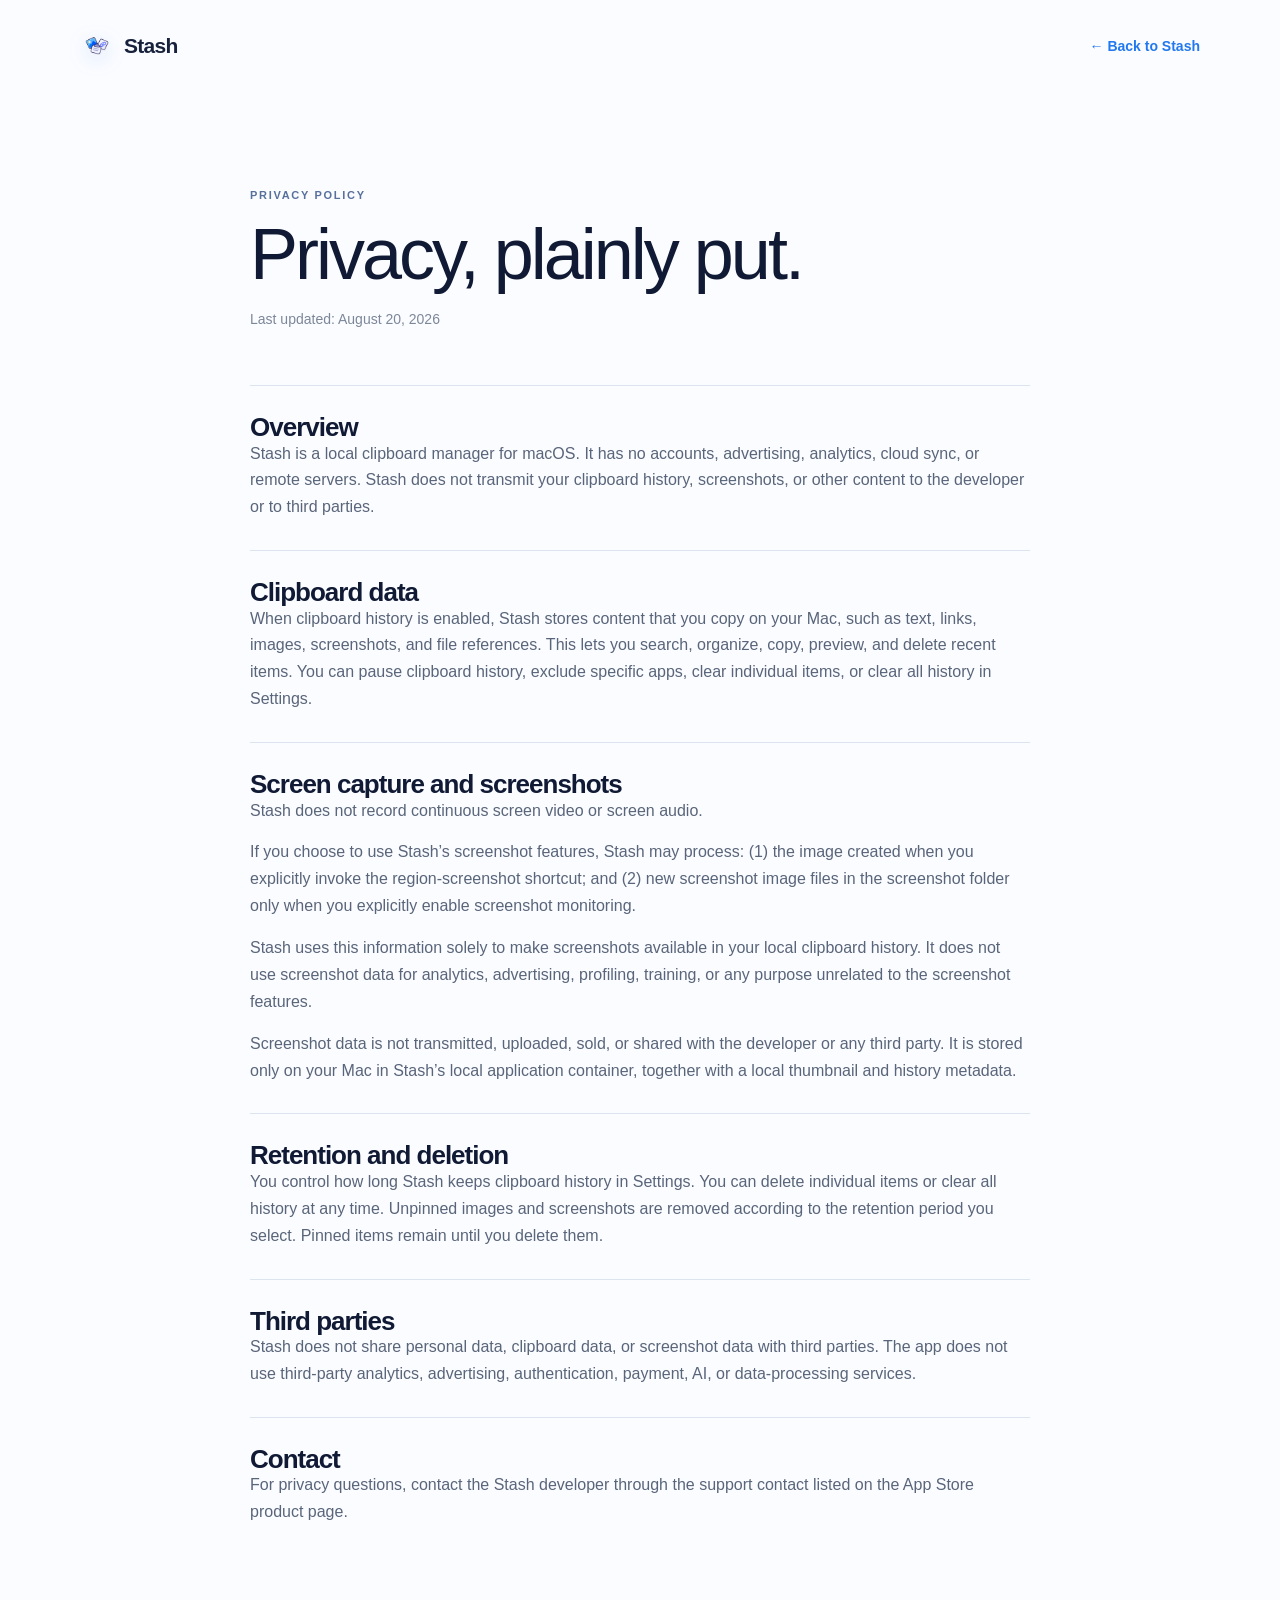
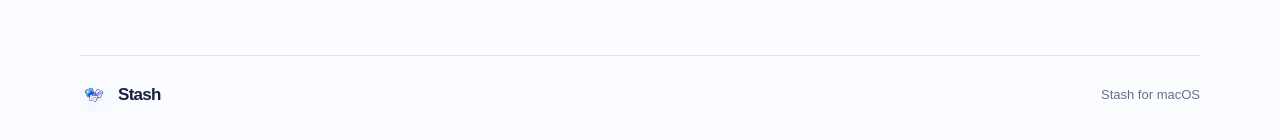
==== privacy/index.html @ 4723acd9 "Publica landing page estatica no GitHub Pages" ====
<!DOCTYPE html><html lang="en"><head><meta charSet="utf-8"/><meta name="viewport" content="width=device-width, initial-scale=1"/><link rel="preload" href="/stash-icon.png" as="image"/><link rel="stylesheet" href="/_next/static/css/index.BGW-is2-.css" data-rsc-css-href="/_next/static/css/index.BGW-is2-.css" data-precedence="vite-rsc/importer-resources"/><link rel="modulepreload" fetchPriority="low" href="/_next/static/chunks/index-Bw-GDjbk.js"/><script src="/_next/static/chunks/rolldown-runtime-C60lm6uB.js" type="module" async=""></script><script src="/_next/static/chunks/framework-BgSIrAUN.js" type="module" async=""></script><link rel="modulepreload" href="/_next/static/chunks/layout-segment-context-5Ky5Viv4.js" crossorigin=""/><title>Privacy Policy — Stash</title><meta name="description" content="How Stash handles clipboard and screenshot data."/><meta property="og:title" content="Stash — Your clipboard, remembered."/><meta property="og:description" content="A quiet, local clipboard history for macOS."/><meta property="og:type" content="website"/><meta property="og:image" content="https://stash-clipboard-macos.ivory-sugar-7739.chatgpt.site/og.png"/><meta name="twitter:card" content="summary_large_image"/><meta name="twitter:title" content="Stash — Your clipboard, remembered."/><meta name="twitter:description" content="A quiet, local clipboard history for macOS."/><meta name="twitter:image" content="https://stash-clipboard-macos.ivory-sugar-7739.chatgpt.site/og.png"/><script>Object.assign(((self[Symbol.for("vinext.navigationRuntime")]??={bootstrap:{routeManifest:null},functions:{}}).bootstrap.rsc??={rsc:[]}),{params:{},nav:{"pathname":"/privacy","searchParams":[]}})</script><link rel="modulepreload" href="/_next/static/chunks/index-Bw-GDjbk.js" />
</head><body><main class="policy-page"><nav class="nav wrap" aria-label="Main navigation"><a class="brand" href="/" aria-label="Stash home"><img class="brand-icon" src="/stash-icon.png" alt=""/><span>Stash</span></a><a class="text-link" href="/">← Back to Stash</a></nav><article class="policy wrap"><p class="eyebrow">Privacy Policy</p><h1>Privacy, plainly put.</h1><p class="policy-updated">Last updated: August 20, 2026</p><section><h2>Overview</h2><p>Stash is a local clipboard manager for macOS. It has no accounts, advertising, analytics, cloud sync, or remote servers. Stash does not transmit your clipboard history, screenshots, or other content to the developer or to third parties.</p></section><section><h2>Clipboard data</h2><p>When clipboard history is enabled, Stash stores content that you copy on your Mac, such as text, links, images, screenshots, and file references. This lets you search, organize, copy, preview, and delete recent items. You can pause clipboard history, exclude specific apps, clear individual items, or clear all history in Settings.</p></section><section><h2>Screen capture and screenshots</h2><p>Stash does not record continuous screen video or screen audio.</p><p>If you choose to use Stash’s screenshot features, Stash may process: (1) the image created when you explicitly invoke the region-screenshot shortcut; and (2) new screenshot image files in the screenshot folder only when you explicitly enable screenshot monitoring.</p><p>Stash uses this information solely to make screenshots available in your local clipboard history. It does not use screenshot data for analytics, advertising, profiling, training, or any purpose unrelated to the screenshot features.</p><p>Screenshot data is not transmitted, uploaded, sold, or shared with the developer or any third party. It is stored only on your Mac in Stash’s local application container, together with a local thumbnail and history metadata.</p></section><section><h2>Retention and deletion</h2><p>You control how long Stash keeps clipboard history in Settings. You can delete individual items or clear all history at any time. Unpinned images and screenshots are removed according to the retention period you select. Pinned items remain until you delete them.</p></section><section><h2>Third parties</h2><p>Stash does not share personal data, clipboard data, or screenshot data with third parties. The app does not use third-party analytics, advertising, authentication, payment, AI, or data-processing services.</p></section><section><h2>Contact</h2><p>For privacy questions, contact the Stash developer through the support contact listed on the App Store product page.</p></section></article><footer class="footer wrap"><a class="brand" href="/"><img class="brand-icon" src="/stash-icon.png" alt=""/><span>Stash</span></a><a href="/">Stash for macOS</a></footer></main><script type="module" src="/_next/static/chunks/index-Bw-GDjbk.js" id="_R_" async=""></script><script>((self[Symbol.for("vinext.navigationRuntime")]??={bootstrap:{routeManifest:null},functions:{}}).bootstrap.rsc??={rsc:[]}).rsc.push("2:I[\"8c0f216c4604\",[],\"Children\",1]\n")</script><script>((self[Symbol.for("vinext.navigationRuntime")]??={bootstrap:{routeManifest:null},functions:{}}).bootstrap.rsc??={rsc:[]}).rsc.push("3:I[\"593f344dc510\",[],\"GlobalErrorBoundary\",1]\n")</script><script>((self[Symbol.for("vinext.navigationRuntime")]??={bootstrap:{routeManifest:null},functions:{}}).bootstrap.rsc??={rsc:[]}).rsc.push("4:I[\"0b874ad30386\",[],\"default\",1]\n")</script><script>((self[Symbol.for("vinext.navigationRuntime")]??={bootstrap:{routeManifest:null},functions:{}}).bootstrap.rsc??={rsc:[]}).rsc.push("5:I[\"593f344dc510\",[],\"ErrorBoundary\",1]\n")</script><script>((self[Symbol.for("vinext.navigationRuntime")]??={bootstrap:{routeManifest:null},functions:{}}).bootstrap.rsc??={rsc:[]}).rsc.push("6:I[\"15c18cfaeeff\",[],\"LayoutSegmentProvider\",1]\n")</script><script>((self[Symbol.for("vinext.navigationRuntime")]??={bootstrap:{routeManifest:null},functions:{}}).bootstrap.rsc??={rsc:[]}).rsc.push("7:I[\"8c0f216c4604\",[],\"Slot\",1]\n")</script><script>((self[Symbol.for("vinext.navigationRuntime")]??={bootstrap:{routeManifest:null},functions:{}}).bootstrap.rsc??={rsc:[]}).rsc.push("8:I[\"9276801271d6\",[],\"AppRouterScrollTarget\",1]\n")</script><script>((self[Symbol.for("vinext.navigationRuntime")]??={bootstrap:{routeManifest:null},functions:{}}).bootstrap.rsc??={rsc:[]}).rsc.push("9:I[\"593f344dc510\",[],\"RedirectBoundary\",1]\n")</script><script>((self[Symbol.for("vinext.navigationRuntime")]??={bootstrap:{routeManifest:null},functions:{}}).bootstrap.rsc??={rsc:[]}).rsc.push(":HL[\"/_next/static/css/index.BGW-is2-.css\",\"style\"     ]\n")</script><script>((self[Symbol.for("vinext.navigationRuntime")]??={bootstrap:{routeManifest:null},functions:{}}).bootstrap.rsc??={rsc:[]}).rsc.push("0:{\"__route\":\"route:/privacy\",\"__interceptionContext\":null,\"__layoutIds\":[\"layout:/\"],\"__rootLayout\":\"/\",\"__sourcePage\":\"/privacy/page\",\"page:/privacy\":\"$L1\",\"layout:/\":[[[[\"$\",\"link\",\"css:/_next/static/css/index.BGW-is2-.css\",{\"rel\":\"stylesheet\",\"precedence\":\"vite-rsc/importer-resources\",\"href\":\"/_next/static/css/index.BGW-is2-.css\",\"data-rsc-css-href\":\"/_next/static/css/index.BGW-is2-.css\"}],\"$undefined\"],[\"$\",\"html\",null,{\"lang\":\"en\",\"children\":[\"$\",\"body\",null,{\"children\":[\"$\",\"$L2\",null,{}]}]}]],null],\"route:/privacy\":[[[\"$\",\"meta\",null,{\"charSet\":\"utf-8\"}],[[\"$\",\"title\",\"0\",{\"children\":\"Privacy Policy — Stash\"}],[\"$\",\"meta\",\"1\",{\"name\":\"description\",\"content\":\"How Stash handles clipboard and screenshot data.\"}],[\"$\",\"meta\",\"2\",{\"property\":\"og:title\",\"content\":\"Stash — Your clipboard, remembered.\"}],[\"$\",\"meta\",\"3\",{\"property\":\"og:description\",\"content\":\"A quiet, local clipboard history for macOS.\"}],[\"$\",\"meta\",\"4\",{\"property\":\"og:type\",\"content\":\"website\"}],[\"$\",\"meta\",\"5\",{\"property\":\"og:image\",\"content\":\"https://stash-clipboard-macos.ivory-sugar-7739.chatgpt.site/og.png\"}],[\"$\",\"meta\",\"6\",{\"name\":\"twitter:card\",\"content\":\"summary_large_image\"}],[\"$\",\"meta\",\"7\",{\"name\":\"twitter:title\",\"content\":\"Stash — Your clipboard, remembered.\"}],[\"$\",\"meta\",\"8\",{\"name\":\"twitter:description\",\"content\":\"A quiet, local clipboard history for macOS.\"}],[\"$\",\"meta\",\"9\",{\"name\":\"twitter:image\",\"content\":\"https://stash-clipboard-macos.ivory-sugar-7739.chatgpt.site/og.png\"}]],[[\"$\",\"meta\",\"0\",{\"name\":\"viewport\",\"content\":\"width=device-width, initial-scale=1\"}]]],[\"$\",\"$L3\",null,{\"fallback\":\"$4\",\"children\":[\"$\",\"$L5\",null,{\"fallback\":\"$4\",\"children\":[\"$\",\"$L6\",null,{\"providerId\":\"layout:/\",\"segmentMap\":{\"children\":[\"privacy\"]},\"children\":[\"$\",\"$L7\",null,{\"id\":\"layout:/\",\"parallelSlots\":\"$undefined\",\"children\":[\"$\",\"$L8\",null,{\"children\":[\"$\",\"$L9\",null,{\"children\":[[\"$\",\"$L6\",null,{\"providerId\":\"page:/privacy\",\"segmentMap\":{\"children\":[\"__PAGE__\"]},\"children\":[\"$\",\"$L7\",null,{\"id\":\"page:/privacy\"}]}],null]}]}]}]}]}]}],null,null],\"__layoutFlags\":{\"layout:/\":\"s\"},\"__artifactCompatibility\":{\"schemaVersion\":1,\"graphVersion\":\"app-route-graph:cafd66b895952518\",\"deploymentVersion\":\"887eb1db-2592-4e6c-a9b5-d853a7f8a466\",\"appElementsSchemaVersion\":1,\"rscPayloadSchemaVersion\":1,\"rootBoundaryId\":\"/\",\"renderEpoch\":null},\"__renderObservation\":{\"schemaVersion\":1,\"output\":{\"kind\":\"app-rsc\",\"mountedSlotsFingerprint\":null,\"renderEpoch\":null,\"rootBoundaryId\":\"/\",\"routeId\":\"route:/privacy\"},\"completeness\":\"partial\",\"boundaryOutcome\":{\"kind\":\"unknown\"},\"requestApis\":[{\"kind\":\"connection\",\"status\":\"unknown\"},{\"kind\":\"cookies\",\"status\":\"unknown\"},{\"kind\":\"draftMode\",\"status\":\"unknown\"},{\"kind\":\"headers\",\"status\":\"unknown\"},{\"kind\":\"params\",\"status\":\"unknown\"},{\"kind\":\"searchParams\",\"status\":\"unknown\"}],\"dynamicFetches\":[],\"cacheTags\":[\"/privacy\",\"_N_T_/layout\",\"_N_T_/privacy\",\"_N_T_/privacy/layout\",\"_N_T_/privacy/page\"],\"pathTags\":[\"/privacy\"],\"cacheability\":\"unknown\",\"downgrade\":{\"target\":\"freshRender\",\"reasons\":[{\"code\":\"CP_DOWNGRADE_CACHEABILITY_UNKNOWN\",\"target\":\"freshRender\"},{\"code\":\"CP_DOWNGRADE_INCOMPLETE_OBSERVATION\",\"completeness\":\"partial\",\"target\":\"freshRender\"},{\"code\":\"CP_DOWNGRADE_UNKNOWN_REQUEST_API\",\"requestApi\":\"connection\",\"target\":\"freshRender\"},{\"code\":\"CP_DOWNGRADE_UNKNOWN_REQUEST_API\",\"requestApi\":\"cookies\",\"target\":\"freshRender\"},{\"code\":\"CP_DOWNGRADE_UNKNOWN_REQUEST_API\",\"requestApi\":\"draftMode\",\"target\":\"freshRender\"},{\"code\":\"CP_DOWNGRADE_UNKNOWN_REQUEST_API\",\"requestApi\":\"headers\",\"target\":\"freshRender\"},{\"code\":\"CP_DOWNGRADE_UNKNOWN_REQUEST_API\",\"requestApi\":\"params\",\"target\":\"freshRender\"},{\"code\":\"CP_DOWNGRADE_UNKNOWN_REQUEST_API\",\"requestApi\":\"searchParams\",\"target\":\"freshRender\"}],\"fallback\":{\"kind\":\"breakerFallback\",\"code\":\"CP_PRIVATE_DYNAMIC_DOWNGRADE\",\"mode\":\"renderFresh\",\"scope\":\"affectedOutput\",\"fields\":{\"reasonCodes\":[\"CP_DOWNGRADE_CACHEABILITY_UNKNOWN\",\"CP_DOWNGRADE_INCOMPLETE_OBSERVATION\",\"CP_DOWNGRADE_UNKNOWN_REQUEST_API\",\"CP_DOWNGRADE_UNKNOWN_REQUEST_API\",\"CP_DOWNGRADE_UNKNOWN_REQUEST_API\",\"CP_DOWNGRADE_UNKNOWN_REQUEST_API\",\"CP_DOWNGRADE_UNKNOWN_REQUEST_API\",\"CP_DOWNGRADE_UNKNOWN_REQUEST_API\"],\"target\":\"freshRender\"}},\"isPublicCacheCandidate\":false}}}\n")</script><script>((self[Symbol.for("vinext.navigationRuntime")]??={bootstrap:{routeManifest:null},functions:{}}).bootstrap.rsc??={rsc:[]}).rsc.push(":HL[\"/stash-icon.png\",\"image\"]\n")</script><script>((self[Symbol.for("vinext.navigationRuntime")]??={bootstrap:{routeManifest:null},functions:{}}).bootstrap.rsc??={rsc:[]}).rsc.push("1:[\"$\",\"main\",null,{\"className\":\"policy-page\",\"children\":[[\"$\",\"nav\",null,{\"className\":\"nav wrap\",\"aria-label\":\"Main navigation\",\"children\":[[\"$\",\"a\",null,{\"className\":\"brand\",\"href\":\"/\",\"aria-label\":\"Stash home\",\"children\":[[\"$\",\"img\",null,{\"className\":\"brand-icon\",\"src\":\"/stash-icon.png\",\"alt\":\"\"}],[\"$\",\"span\",null,{\"children\":\"Stash\"}]]}],[\"$\",\"a\",null,{\"className\":\"text-link\",\"href\":\"/\",\"children\":\"← Back to Stash\"}]]}],[\"$\",\"article\",null,{\"className\":\"policy wrap\",\"children\":[[\"$\",\"p\",null,{\"className\":\"eyebrow\",\"children\":\"Privacy Policy\"}],[\"$\",\"h1\",null,{\"children\":\"Privacy, plainly put.\"}],[\"$\",\"p\",null,{\"className\":\"policy-updated\",\"children\":\"Last updated: August 20, 2026\"}],[\"$\",\"section\",null,{\"children\":[[\"$\",\"h2\",null,{\"children\":\"Overview\"}],[\"$\",\"p\",null,{\"children\":\"Stash is a local clipboard manager for macOS. It has no accounts, advertising, analytics, cloud sync, or remote servers. Stash does not transmit your clipboard history, screenshots, or other content to the developer or to third parties.\"}]]}],[\"$\",\"section\",null,{\"children\":[[\"$\",\"h2\",null,{\"children\":\"Clipboard data\"}],[\"$\",\"p\",null,{\"children\":\"When clipboard history is enabled, Stash stores content that you copy on your Mac, such as text, links, images, screenshots, and file references. This lets you search, organize, copy, preview, and delete recent items. You can pause clipboard history, exclude specific apps, clear individual items, or clear all history in Settings.\"}]]}],[\"$\",\"section\",null,{\"children\":[[\"$\",\"h2\",null,{\"children\":\"Screen capture and screenshots\"}],[\"$\",\"p\",null,{\"children\":\"Stash does not record continuous screen video or screen audio.\"}],[\"$\",\"p\",null,{\"children\":\"If you choose to use Stash’s screenshot features, Stash may process: (1) the image created when you explicitly invoke the region-screenshot shortcut; and (2) new screenshot image files in the screenshot folder only when you explicitly enable screenshot monitoring.\"}],[\"$\",\"p\",null,{\"children\":\"Stash uses this information solely to make screenshots available in your local clipboard history. It does not use screenshot data for analytics, advertising, profiling, training, or any purpose unrelated to the screenshot features.\"}],[\"$\",\"p\",null,{\"children\":\"Screenshot data is not transmitted, uploaded, sold, or shared with the developer or any third party. It is stored only on your Mac in Stash’s local application container, together with a local thumbnail and history metadata.\"}]]}],[\"$\",\"section\",null,{\"children\":[[\"$\",\"h2\",null,{\"children\":\"Retention and deletion\"}],[\"$\",\"p\",null,{\"children\":\"You control how long Stash keeps clipboard history in Settings. You can delete individual items or clear all history at any time. Unpinned images and screenshots are removed according to the retention period you select. Pinned items remain until you delete them.\"}]]}],[\"$\",\"section\",null,{\"children\":[[\"$\",\"h2\",null,{\"children\":\"Third parties\"}],[\"$\",\"p\",null,{\"children\":\"Stash does not share personal data, clipboard data, or screenshot data with third parties. The app does not use third-party analytics, advertising, authentication, payment, AI, or data-processing services.\"}]]}],[\"$\",\"section\",null,{\"children\":[[\"$\",\"h2\",null,{\"children\":\"Contact\"}],[\"$\",\"p\",null,{\"children\":\"For privacy questions, contact the Stash developer through the support contact listed on the App Store product page.\"}]]}]]}],[\"$\",\"footer\",null,{\"className\":\"footer wrap\",\"children\":[[\"$\",\"a\",null,{\"className\":\"brand\",\"href\":\"/\",\"children\":[[\"$\",\"img\",null,{\"className\":\"brand-icon\",\"src\":\"/stash-icon.png\",\"alt\":\"\"}],[\"$\",\"span\",null,{\"children\":\"Stash\"}]]}],[\"$\",\"a\",null,{\"href\":\"/\",\"children\":\"Stash for macOS\"}]]}]]}]\n")</script><script>Object.assign(((self[Symbol.for("vinext.navigationRuntime")]??={bootstrap:{routeManifest:null},functions:{}}).bootstrap.rsc??={rsc:[]}),{"initialCacheKind":"static"});((self[Symbol.for("vinext.navigationRuntime")]??={bootstrap:{routeManifest:null},functions:{}}).bootstrap.rsc??={rsc:[]}).done=true</script></body></html>
---- _next/static/css/index.BGW-is2-.css ----
/*! tailwindcss v4.2.1 | MIT License | https://tailwindcss.com */
@layer properties{@supports (((-webkit-hyphens:none)) and (not (margin-trim:inline))) or ((-moz-orient:inline) and (not (color:rgb(from red r g b)))){*,:before,:after{--tw-blur:initial;--tw-brightness:initial;--tw-contrast:initial;--tw-grayscale:initial;--tw-hue-rotate:initial;--tw-invert:initial;--tw-opacity:initial;--tw-saturate:initial;--tw-sepia:initial;--tw-drop-shadow:initial;--tw-drop-shadow-color:initial;--tw-drop-shadow-alpha:100%;--tw-drop-shadow-size:initial}::backdrop{--tw-blur:initial;--tw-brightness:initial;--tw-contrast:initial;--tw-grayscale:initial;--tw-hue-rotate:initial;--tw-invert:initial;--tw-opacity:initial;--tw-saturate:initial;--tw-sepia:initial;--tw-drop-shadow:initial;--tw-drop-shadow-color:initial;--tw-drop-shadow-alpha:100%;--tw-drop-shadow-size:initial}}}@layer theme{:root,:host{--font-sans:ui-sans-serif, system-ui, sans-serif, "Apple Color Emoji", "Segoe UI Emoji", "Segoe UI Symbol", "Noto Color Emoji";--font-mono:ui-monospace, SFMono-Regular, Menlo, Monaco, Consolas, "Liberation Mono", "Courier New", monospace;--spacing:.25rem;--default-font-family:var(--font-sans);--default-mono-font-family:var(--font-mono)}}@layer base{*,:after,:before{box-sizing:border-box;border:0 solid;margin:0;padding:0}::backdrop{box-sizing:border-box;border:0 solid;margin:0;padding:0}::file-selector-button{box-sizing:border-box;border:0 solid;margin:0;padding:0}html,:host{-webkit-text-size-adjust:100%;tab-size:4;line-height:1.5;font-family:var(--default-font-family,ui-sans-serif, system-ui, sans-serif, "Apple Color Emoji", "Segoe UI Emoji", "Segoe UI Symbol", "Noto Color Emoji");font-feature-settings:var(--default-font-feature-settings,normal);font-variation-settings:var(--default-font-variation-settings,normal);-webkit-tap-highlight-color:transparent}hr{height:0;color:inherit;border-top-width:1px}abbr:where([title]){-webkit-text-decoration:underline dotted;text-decoration:underline dotted}h1,h2,h3,h4,h5,h6{font-size:inherit;font-weight:inherit}a{color:inherit;-webkit-text-decoration:inherit;-webkit-text-decoration:inherit;-webkit-text-decoration:inherit;-webkit-text-decoration:inherit;text-decoration:inherit}b,strong{font-weight:bolder}code,kbd,samp,pre{font-family:var(--default-mono-font-family,ui-monospace, SFMono-Regular, Menlo, Monaco, Consolas, "Liberation Mono", "Courier New", monospace);font-feature-settings:var(--default-mono-font-feature-settings,normal);font-variation-settings:var(--default-mono-font-variation-settings,normal);font-size:1em}small{font-size:80%}sub,sup{vertical-align:baseline;font-size:75%;line-height:0;position:relative}sub{bottom:-.25em}sup{top:-.5em}table{text-indent:0;border-color:inherit;border-collapse:collapse}:-moz-focusring{outline:auto}progress{vertical-align:baseline}summary{display:list-item}ol,ul,menu{list-style:none}img,svg,video,canvas,audio,iframe,embed,object{vertical-align:middle;display:block}img,video{max-width:100%;height:auto}button,input,select,optgroup,textarea{font:inherit;font-feature-settings:inherit;font-variation-settings:inherit;letter-spacing:inherit;color:inherit;opacity:1;background-color:#0000;border-radius:0}::file-selector-button{font:inherit;font-feature-settings:inherit;font-variation-settings:inherit;letter-spacing:inherit;color:inherit;opacity:1;background-color:#0000;border-radius:0}:where(select:is([multiple],[size])) optgroup{font-weight:bolder}:where(select:is([multiple],[size])) optgroup option{padding-inline-start:20px}::file-selector-button{margin-inline-end:4px}::placeholder{opacity:1}@supports (not ((-webkit-appearance:-apple-pay-button))) or (contain-intrinsic-size:1px){::placeholder{color:currentColor}@supports (color:color-mix(in lab, red, red)){::placeholder{color:color-mix(in oklab, currentcolor 50%, transparent)}}}textarea{resize:vertical}::-webkit-search-decoration{-webkit-appearance:none}::-webkit-date-and-time-value{min-height:1lh;text-align:inherit}::-webkit-datetime-edit{display:inline-flex}::-webkit-datetime-edit-fields-wrapper{padding:0}::-webkit-datetime-edit{padding-block:0}::-webkit-datetime-edit-year-field{padding-block:0}::-webkit-datetime-edit-month-field{padding-block:0}::-webkit-datetime-edit-day-field{padding-block:0}::-webkit-datetime-edit-hour-field{padding-block:0}::-webkit-datetime-edit-minute-field{padding-block:0}::-webkit-datetime-edit-second-field{padding-block:0}::-webkit-datetime-edit-millisecond-field{padding-block:0}::-webkit-datetime-edit-meridiem-field{padding-block:0}::-webkit-calendar-picker-indicator{line-height:1}:-moz-ui-invalid{box-shadow:none}button,input:where([type=button],[type=reset],[type=submit]){-webkit-appearance:button;appearance:button}::file-selector-button{-webkit-appearance:button;appearance:button}::-webkit-inner-spin-button{height:auto}::-webkit-outer-spin-button{height:auto}[hidden]:where(:not([hidden=until-found])){display:none!important}}@layer components;@layer utilities{.relative{position:relative}.start{inset-inline-start:var(--spacing)}.table{display:table}.filter{filter:var(--tw-blur,) var(--tw-brightness,) var(--tw-contrast,) var(--tw-grayscale,) var(--tw-hue-rotate,) var(--tw-invert,) var(--tw-saturate,) var(--tw-sepia,) var(--tw-drop-shadow,)}}.brand-icon{object-fit:contain;filter:drop-shadow(0 5px 10px #0d70ff26);width:34px;height:34px}.footer .brand-icon{width:28px;height:28px}:root{--ink:#11182e;--muted:#66708a;--line:#dce3f1;--blue:#0d70ff;--paper:#f8faff}*{box-sizing:border-box}html{scroll-behavior:smooth}body{background:var(--paper);color:var(--ink);margin:0;font-family:Arial,Helvetica,sans-serif}a{color:inherit;text-decoration:none}.wrap{width:min(1120px,100% - 48px);margin:0 auto}.hero-shell{background:radial-gradient(circle at 77% 43%,#dbeeff 0,#dbeeff99 19%,#0000 40%),linear-gradient(135deg,#f6f9ff 0%,#fff 43%,#eef5ff 100%);border-bottom:1px solid #e1e9f7;min-height:760px;overflow:hidden}.nav{justify-content:space-between;align-items:center;height:92px;display:flex}.brand{color:#17213b;letter-spacing:-.7px;align-items:center;gap:10px;font-size:21px;font-weight:800;display:inline-flex}.brand-mark{color:#fff;background:linear-gradient(145deg,#0e7dff,#6157df);border-radius:10px;place-items:center;width:32px;height:32px;font:800 16px/1 Georgia,serif;display:grid;transform:rotate(-6deg);box-shadow:0 7px 15px #0d70ff38}.nav-links{color:#5e6980;align-items:center;gap:29px;font-size:14px;font-weight:650;display:flex}.nav-download{color:var(--ink);background:#fff9;border:1px solid #cdd9ed;border-radius:99px;padding:10px 17px}.hero{grid-template-columns:.89fr 1.11fr;align-items:center;gap:30px;min-height:655px;display:grid}.eyebrow{color:#57709c;letter-spacing:1.7px;text-transform:uppercase;margin:0 0 15px;font-size:11px;font-weight:800}.hero h1,h2{color:#101a35;letter-spacing:-3.2px;margin:0;font-weight:790;line-height:.98}.hero h1{font-size:clamp(52px,6vw,80px)}.hero h1 em{color:var(--blue);font-family:Georgia,serif;font-weight:500}.hero-lede{max-width:485px;color:var(--muted);margin:26px 0 30px;font-size:18px;line-height:1.58}.hero-actions{flex-wrap:wrap;align-items:center;gap:17px;display:flex}.button{border-radius:12px;justify-content:center;align-items:center;gap:13px;padding:15px 20px;font-size:15px;font-weight:750;transition:transform .2s,box-shadow .2s;display:inline-flex}.button:hover{transform:translateY(-2px)}.button-primary{color:#fff;background:linear-gradient(135deg,#1687ff,#0863ef);box-shadow:0 12px 25px #0b6ee43d}.button-primary span{font-size:18px}.compatibility{color:#7a8498;font-size:12px}.panel-stage{isolation:isolate;place-items:center;min-height:540px;display:grid;position:relative}.glow{z-index:-1;filter:blur(4px);border-radius:999px;position:absolute}.glow-one{background:#80baff59;width:380px;height:380px;top:55px;right:8px}.glow-two{background:#a895ff59;width:220px;height:220px;bottom:30px;left:40px}.clipboard-panel{-webkit-backdrop-filter:blur(16px);backdrop-filter:blur(16px);background:#fcfdffde;border:1px solid #ffffffc7;border-radius:22px;width:min(100%,510px);padding:23px 21px 14px;transform:rotate(2.3deg);box-shadow:0 32px 70px #4664873b,inset 0 1px #fff}.panel-title-row,.clipboard-item,.panel-footer{align-items:center;display:flex}.panel-title-row{justify-content:space-between;margin-bottom:17px}.panel-title-row p{letter-spacing:-.5px;margin:0 0 3px;font-size:19px;font-weight:780}.panel-title-row span{color:#7d8799;font-size:11px}.panel-badge{background:#fff;border:1px solid #d9e2f1;border-radius:7px;padding:5px 8px;font-weight:800;color:#52617a!important}.search-box{color:#8b94a4;background:#f0f4fa;border-radius:9px;padding:11px 12px;font-size:12px}.search-box span{color:#63718a;margin-right:7px;font-size:16px}.filter-row{color:#68738a;gap:8px;padding:13px 0 10px;font-size:11px;font-weight:700;display:flex}.filter-row span{border-radius:99px;padding:5px 9px}.filter-selected{color:#126de5;background:#dfedff}.section-label{color:#8e98aa;letter-spacing:1.2px;margin:5px 0 6px;font-size:9px;font-weight:800}.item-list{gap:3px;display:grid}.clipboard-item{border-radius:9px;gap:11px;padding:8px}.clipboard-item:first-child{background:#eef6ff}.item-icon{color:#3d5f90;background:#e2ebf8;border-radius:8px;place-items:center;width:31px;height:31px;font-size:12px;font-weight:800;display:grid}.clipboard-item:first-child .item-icon{color:#1677ed;background:#d8eaff}.clipboard-item div{gap:2px;min-width:0;display:grid}.clipboard-item strong{text-overflow:ellipsis;white-space:nowrap;color:#2c3950;max-width:330px;font-size:12px;overflow:hidden}.clipboard-item div span{color:#8994a4;font-size:10px}.pin{color:#b1bac7;margin-left:auto}.panel-footer{color:#8590a3;border-top:1px solid #e8edf5;justify-content:flex-end;gap:14px;margin-top:11px;padding-top:11px;font-size:9px}.features{padding:132px 0 139px}.section-heading{grid-template-columns:1fr .62fr;align-items:end;gap:55px;margin-bottom:42px;display:grid}.section-heading h2,.privacy-inner h2,.download-section h2{font-size:clamp(38px,4.5vw,58px)}.section-heading p{max-width:385px;color:var(--muted);margin:0 0 4px;font-size:16px;line-height:1.55}.feature-grid{grid-template-columns:repeat(3,1fr);gap:15px;display:grid}.feature-card{border:1px solid var(--line);background:#fff;border-radius:17px;min-height:247px;padding:29px}.feature-card-blue{color:#fff;background:linear-gradient(150deg,#167df8,#5953dc);border-color:#0000;box-shadow:0 15px 36px #156fe31f}.feature-icon{color:#1677ed;background:#eaf3ff;border-radius:12px;place-items:center;width:39px;height:39px;margin-bottom:43px;font-weight:900;display:grid}.feature-card-blue .feature-icon{color:#3561e7;background:#fffd}.feature-card h3{letter-spacing:-.5px;margin:0 0 9px;font-size:19px}.feature-card p{color:#66728a;margin:0;font-size:14px;line-height:1.55}.feature-card-blue p{color:#e9eeff}.privacy-band{color:#fff;background:#101b39}.privacy-inner{grid-template-columns:100px 1fr auto;align-items:center;gap:33px;padding:78px 0;display:grid}.privacy-inner h2{color:#fff;font-size:48px}.privacy-inner .eyebrow{color:#94b9ff}.privacy-inner p:not(.eyebrow){color:#becae1;max-width:590px;margin:15px 0 0;line-height:1.55}.privacy-symbol{color:#8ec0ff;background:#1d2d54;border:1px solid #4c618a;border-radius:24px;place-items:center;width:76px;height:76px;font-size:31px;display:grid}.text-link{color:#2278ee;white-space:nowrap;font-size:14px;font-weight:750}.privacy-inner .text-link{color:#a9d0ff}.text-link span{margin-left:6px}.download-section{text-align:center;padding:139px 0}.download-section h2{margin-bottom:30px}.footer{border-top:1px solid #dce4f0;justify-content:space-between;align-items:center;padding:25px 0 31px;display:flex}.footer .brand{font-size:17px}.footer .brand-mark{border-radius:8px;width:27px;height:27px;font-size:13px}.footer>div,.footer>a:not(.brand){color:#647087;gap:20px;font-size:13px;display:flex}.policy-page{background:#fbfcff;min-height:100vh}.policy{max-width:780px;padding-top:95px;padding-bottom:100px}.policy h1{color:#101a35;letter-spacing:-3px;margin:0;font-size:clamp(46px,6vw,72px);line-height:.98}.policy-updated{color:#7c8799;margin:20px 0 55px;font-size:14px}.policy section{border-top:1px solid #dce4f0;padding:29px 0}.policy h2{letter-spacing:-1px;font-size:26px}.policy section p{color:#59657a;font-size:16px;line-height:1.68}.policy section p+p{margin-top:15px}@media (max-width:780px){.wrap{width:min(100% - 32px,620px)}.nav{height:74px}.nav-links{gap:16px}.nav-links>a:not(.nav-download){display:none}.hero{grid-template-columns:1fr;padding:67px 0 76px}.panel-stage{min-height:430px;margin-top:11px}.clipboard-panel{transform:rotate(0)}.section-heading,.feature-grid,.privacy-inner{grid-template-columns:1fr}.section-heading{gap:18px}.features{padding:84px 0}.privacy-inner{gap:20px;padding:62px 0}.privacy-symbol{display:none}.privacy-inner h2{font-size:41px}.download-section{padding:86px 0}.footer{gap:20px}.panel-footer{gap:8px}.clipboard-item strong{max-width:210px}}@property --tw-blur{syntax:"*";inherits:false}@property --tw-brightness{syntax:"*";inherits:false}@property --tw-contrast{syntax:"*";inherits:false}@property --tw-grayscale{syntax:"*";inherits:false}@property --tw-hue-rotate{syntax:"*";inherits:false}@property --tw-invert{syntax:"*";inherits:false}@property --tw-opacity{syntax:"*";inherits:false}@property --tw-saturate{syntax:"*";inherits:false}@property --tw-sepia{syntax:"*";inherits:false}@property --tw-drop-shadow{syntax:"*";inherits:false}@property --tw-drop-shadow-color{syntax:"*";inherits:false}@property --tw-drop-shadow-alpha{syntax:"<percentage>";inherits:false;initial-value:100%}@property --tw-drop-shadow-size{syntax:"*";inherits:false}
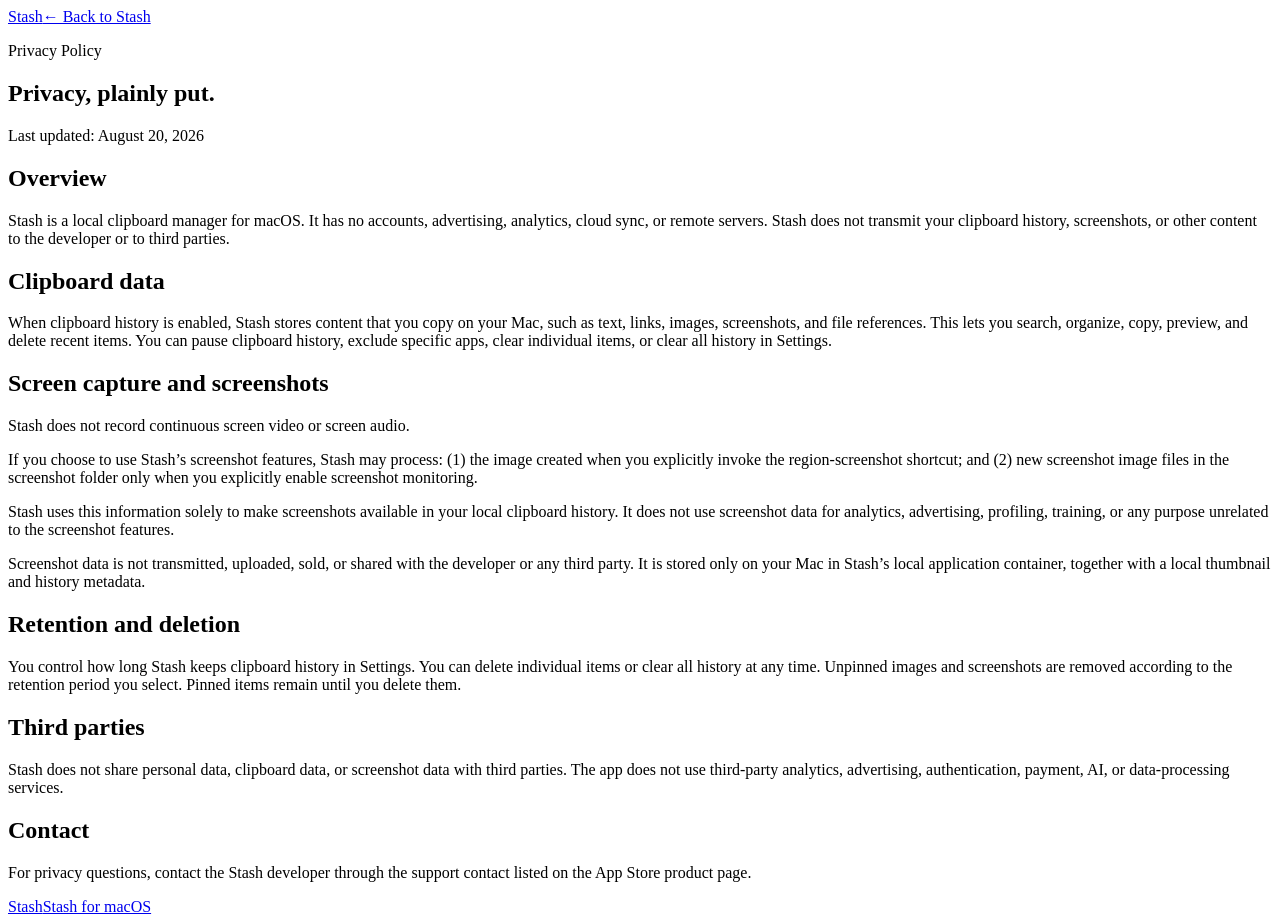
==== commit 96d2b01f: "Corrige caminhos absolutos para o subpath /Stash/ do GitHub Pages" ====
--- a/privacy/index.html
+++ b/privacy/index.html
@@ -1,2 +1,2 @@
-<!DOCTYPE html><html lang="en"><head><meta charSet="utf-8"/><meta name="viewport" content="width=device-width, initial-scale=1"/><link rel="preload" href="/stash-icon.png" as="image"/><link rel="stylesheet" href="/_next/static/css/index.BGW-is2-.css" data-rsc-css-href="/_next/static/css/index.BGW-is2-.css" data-precedence="vite-rsc/importer-resources"/><link rel="modulepreload" fetchPriority="low" href="/_next/static/chunks/index-Bw-GDjbk.js"/><script src="/_next/static/chunks/rolldown-runtime-C60lm6uB.js" type="module" async=""></script><script src="/_next/static/chunks/framework-BgSIrAUN.js" type="module" async=""></script><link rel="modulepreload" href="/_next/static/chunks/layout-segment-context-5Ky5Viv4.js" crossorigin=""/><title>Privacy Policy — Stash</title><meta name="description" content="How Stash handles clipboard and screenshot data."/><meta property="og:title" content="Stash — Your clipboard, remembered."/><meta property="og:description" content="A quiet, local clipboard history for macOS."/><meta property="og:type" content="website"/><meta property="og:image" content="https://stash-clipboard-macos.ivory-sugar-7739.chatgpt.site/og.png"/><meta name="twitter:card" content="summary_large_image"/><meta name="twitter:title" content="Stash — Your clipboard, remembered."/><meta name="twitter:description" content="A quiet, local clipboard history for macOS."/><meta name="twitter:image" content="https://stash-clipboard-macos.ivory-sugar-7739.chatgpt.site/og.png"/><script>Object.assign(((self[Symbol.for("vinext.navigationRuntime")]??={bootstrap:{routeManifest:null},functions:{}}).bootstrap.rsc??={rsc:[]}),{params:{},nav:{"pathname":"/privacy","searchParams":[]}})</script><link rel="modulepreload" href="/_next/static/chunks/index-Bw-GDjbk.js" />
-</head><body><main class="policy-page"><nav class="nav wrap" aria-label="Main navigation"><a class="brand" href="/" aria-label="Stash home"><img class="brand-icon" src="/stash-icon.png" alt=""/><span>Stash</span></a><a class="text-link" href="/">← Back to Stash</a></nav><article class="policy wrap"><p class="eyebrow">Privacy Policy</p><h1>Privacy, plainly put.</h1><p class="policy-updated">Last updated: August 20, 2026</p><section><h2>Overview</h2><p>Stash is a local clipboard manager for macOS. It has no accounts, advertising, analytics, cloud sync, or remote servers. Stash does not transmit your clipboard history, screenshots, or other content to the developer or to third parties.</p></section><section><h2>Clipboard data</h2><p>When clipboard history is enabled, Stash stores content that you copy on your Mac, such as text, links, images, screenshots, and file references. This lets you search, organize, copy, preview, and delete recent items. You can pause clipboard history, exclude specific apps, clear individual items, or clear all history in Settings.</p></section><section><h2>Screen capture and screenshots</h2><p>Stash does not record continuous screen video or screen audio.</p><p>If you choose to use Stash’s screenshot features, Stash may process: (1) the image created when you explicitly invoke the region-screenshot shortcut; and (2) new screenshot image files in the screenshot folder only when you explicitly enable screenshot monitoring.</p><p>Stash uses this information solely to make screenshots available in your local clipboard history. It does not use screenshot data for analytics, advertising, profiling, training, or any purpose unrelated to the screenshot features.</p><p>Screenshot data is not transmitted, uploaded, sold, or shared with the developer or any third party. It is stored only on your Mac in Stash’s local application container, together with a local thumbnail and history metadata.</p></section><section><h2>Retention and deletion</h2><p>You control how long Stash keeps clipboard history in Settings. You can delete individual items or clear all history at any time. Unpinned images and screenshots are removed according to the retention period you select. Pinned items remain until you delete them.</p></section><section><h2>Third parties</h2><p>Stash does not share personal data, clipboard data, or screenshot data with third parties. The app does not use third-party analytics, advertising, authentication, payment, AI, or data-processing services.</p></section><section><h2>Contact</h2><p>For privacy questions, contact the Stash developer through the support contact listed on the App Store product page.</p></section></article><footer class="footer wrap"><a class="brand" href="/"><img class="brand-icon" src="/stash-icon.png" alt=""/><span>Stash</span></a><a href="/">Stash for macOS</a></footer></main><script type="module" src="/_next/static/chunks/index-Bw-GDjbk.js" id="_R_" async=""></script><script>((self[Symbol.for("vinext.navigationRuntime")]??={bootstrap:{routeManifest:null},functions:{}}).bootstrap.rsc??={rsc:[]}).rsc.push("2:I[\"8c0f216c4604\",[],\"Children\",1]\n")</script><script>((self[Symbol.for("vinext.navigationRuntime")]??={bootstrap:{routeManifest:null},functions:{}}).bootstrap.rsc??={rsc:[]}).rsc.push("3:I[\"593f344dc510\",[],\"GlobalErrorBoundary\",1]\n")</script><script>((self[Symbol.for("vinext.navigationRuntime")]??={bootstrap:{routeManifest:null},functions:{}}).bootstrap.rsc??={rsc:[]}).rsc.push("4:I[\"0b874ad30386\",[],\"default\",1]\n")</script><script>((self[Symbol.for("vinext.navigationRuntime")]??={bootstrap:{routeManifest:null},functions:{}}).bootstrap.rsc??={rsc:[]}).rsc.push("5:I[\"593f344dc510\",[],\"ErrorBoundary\",1]\n")</script><script>((self[Symbol.for("vinext.navigationRuntime")]??={bootstrap:{routeManifest:null},functions:{}}).bootstrap.rsc??={rsc:[]}).rsc.push("6:I[\"15c18cfaeeff\",[],\"LayoutSegmentProvider\",1]\n")</script><script>((self[Symbol.for("vinext.navigationRuntime")]??={bootstrap:{routeManifest:null},functions:{}}).bootstrap.rsc??={rsc:[]}).rsc.push("7:I[\"8c0f216c4604\",[],\"Slot\",1]\n")</script><script>((self[Symbol.for("vinext.navigationRuntime")]??={bootstrap:{routeManifest:null},functions:{}}).bootstrap.rsc??={rsc:[]}).rsc.push("8:I[\"9276801271d6\",[],\"AppRouterScrollTarget\",1]\n")</script><script>((self[Symbol.for("vinext.navigationRuntime")]??={bootstrap:{routeManifest:null},functions:{}}).bootstrap.rsc??={rsc:[]}).rsc.push("9:I[\"593f344dc510\",[],\"RedirectBoundary\",1]\n")</script><script>((self[Symbol.for("vinext.navigationRuntime")]??={bootstrap:{routeManifest:null},functions:{}}).bootstrap.rsc??={rsc:[]}).rsc.push(":HL[\"/_next/static/css/index.BGW-is2-.css\",\"style\"     ]\n")</script><script>((self[Symbol.for("vinext.navigationRuntime")]??={bootstrap:{routeManifest:null},functions:{}}).bootstrap.rsc??={rsc:[]}).rsc.push("0:{\"__route\":\"route:/privacy\",\"__interceptionContext\":null,\"__layoutIds\":[\"layout:/\"],\"__rootLayout\":\"/\",\"__sourcePage\":\"/privacy/page\",\"page:/privacy\":\"$L1\",\"layout:/\":[[[[\"$\",\"link\",\"css:/_next/static/css/index.BGW-is2-.css\",{\"rel\":\"stylesheet\",\"precedence\":\"vite-rsc/importer-resources\",\"href\":\"/_next/static/css/index.BGW-is2-.css\",\"data-rsc-css-href\":\"/_next/static/css/index.BGW-is2-.css\"}],\"$undefined\"],[\"$\",\"html\",null,{\"lang\":\"en\",\"children\":[\"$\",\"body\",null,{\"children\":[\"$\",\"$L2\",null,{}]}]}]],null],\"route:/privacy\":[[[\"$\",\"meta\",null,{\"charSet\":\"utf-8\"}],[[\"$\",\"title\",\"0\",{\"children\":\"Privacy Policy — Stash\"}],[\"$\",\"meta\",\"1\",{\"name\":\"description\",\"content\":\"How Stash handles clipboard and screenshot data.\"}],[\"$\",\"meta\",\"2\",{\"property\":\"og:title\",\"content\":\"Stash — Your clipboard, remembered.\"}],[\"$\",\"meta\",\"3\",{\"property\":\"og:description\",\"content\":\"A quiet, local clipboard history for macOS.\"}],[\"$\",\"meta\",\"4\",{\"property\":\"og:type\",\"content\":\"website\"}],[\"$\",\"meta\",\"5\",{\"property\":\"og:image\",\"content\":\"https://stash-clipboard-macos.ivory-sugar-7739.chatgpt.site/og.png\"}],[\"$\",\"meta\",\"6\",{\"name\":\"twitter:card\",\"content\":\"summary_large_image\"}],[\"$\",\"meta\",\"7\",{\"name\":\"twitter:title\",\"content\":\"Stash — Your clipboard, remembered.\"}],[\"$\",\"meta\",\"8\",{\"name\":\"twitter:description\",\"content\":\"A quiet, local clipboard history for macOS.\"}],[\"$\",\"meta\",\"9\",{\"name\":\"twitter:image\",\"content\":\"https://stash-clipboard-macos.ivory-sugar-7739.chatgpt.site/og.png\"}]],[[\"$\",\"meta\",\"0\",{\"name\":\"viewport\",\"content\":\"width=device-width, initial-scale=1\"}]]],[\"$\",\"$L3\",null,{\"fallback\":\"$4\",\"children\":[\"$\",\"$L5\",null,{\"fallback\":\"$4\",\"children\":[\"$\",\"$L6\",null,{\"providerId\":\"layout:/\",\"segmentMap\":{\"children\":[\"privacy\"]},\"children\":[\"$\",\"$L7\",null,{\"id\":\"layout:/\",\"parallelSlots\":\"$undefined\",\"children\":[\"$\",\"$L8\",null,{\"children\":[\"$\",\"$L9\",null,{\"children\":[[\"$\",\"$L6\",null,{\"providerId\":\"page:/privacy\",\"segmentMap\":{\"children\":[\"__PAGE__\"]},\"children\":[\"$\",\"$L7\",null,{\"id\":\"page:/privacy\"}]}],null]}]}]}]}]}]}],null,null],\"__layoutFlags\":{\"layout:/\":\"s\"},\"__artifactCompatibility\":{\"schemaVersion\":1,\"graphVersion\":\"app-route-graph:cafd66b895952518\",\"deploymentVersion\":\"887eb1db-2592-4e6c-a9b5-d853a7f8a466\",\"appElementsSchemaVersion\":1,\"rscPayloadSchemaVersion\":1,\"rootBoundaryId\":\"/\",\"renderEpoch\":null},\"__renderObservation\":{\"schemaVersion\":1,\"output\":{\"kind\":\"app-rsc\",\"mountedSlotsFingerprint\":null,\"renderEpoch\":null,\"rootBoundaryId\":\"/\",\"routeId\":\"route:/privacy\"},\"completeness\":\"partial\",\"boundaryOutcome\":{\"kind\":\"unknown\"},\"requestApis\":[{\"kind\":\"connection\",\"status\":\"unknown\"},{\"kind\":\"cookies\",\"status\":\"unknown\"},{\"kind\":\"draftMode\",\"status\":\"unknown\"},{\"kind\":\"headers\",\"status\":\"unknown\"},{\"kind\":\"params\",\"status\":\"unknown\"},{\"kind\":\"searchParams\",\"status\":\"unknown\"}],\"dynamicFetches\":[],\"cacheTags\":[\"/privacy\",\"_N_T_/layout\",\"_N_T_/privacy\",\"_N_T_/privacy/layout\",\"_N_T_/privacy/page\"],\"pathTags\":[\"/privacy\"],\"cacheability\":\"unknown\",\"downgrade\":{\"target\":\"freshRender\",\"reasons\":[{\"code\":\"CP_DOWNGRADE_CACHEABILITY_UNKNOWN\",\"target\":\"freshRender\"},{\"code\":\"CP_DOWNGRADE_INCOMPLETE_OBSERVATION\",\"completeness\":\"partial\",\"target\":\"freshRender\"},{\"code\":\"CP_DOWNGRADE_UNKNOWN_REQUEST_API\",\"requestApi\":\"connection\",\"target\":\"freshRender\"},{\"code\":\"CP_DOWNGRADE_UNKNOWN_REQUEST_API\",\"requestApi\":\"cookies\",\"target\":\"freshRender\"},{\"code\":\"CP_DOWNGRADE_UNKNOWN_REQUEST_API\",\"requestApi\":\"draftMode\",\"target\":\"freshRender\"},{\"code\":\"CP_DOWNGRADE_UNKNOWN_REQUEST_API\",\"requestApi\":\"headers\",\"target\":\"freshRender\"},{\"code\":\"CP_DOWNGRADE_UNKNOWN_REQUEST_API\",\"requestApi\":\"params\",\"target\":\"freshRender\"},{\"code\":\"CP_DOWNGRADE_UNKNOWN_REQUEST_API\",\"requestApi\":\"searchParams\",\"target\":\"freshRender\"}],\"fallback\":{\"kind\":\"breakerFallback\",\"code\":\"CP_PRIVATE_DYNAMIC_DOWNGRADE\",\"mode\":\"renderFresh\",\"scope\":\"affectedOutput\",\"fields\":{\"reasonCodes\":[\"CP_DOWNGRADE_CACHEABILITY_UNKNOWN\",\"CP_DOWNGRADE_INCOMPLETE_OBSERVATION\",\"CP_DOWNGRADE_UNKNOWN_REQUEST_API\",\"CP_DOWNGRADE_UNKNOWN_REQUEST_API\",\"CP_DOWNGRADE_UNKNOWN_REQUEST_API\",\"CP_DOWNGRADE_UNKNOWN_REQUEST_API\",\"CP_DOWNGRADE_UNKNOWN_REQUEST_API\",\"CP_DOWNGRADE_UNKNOWN_REQUEST_API\"],\"target\":\"freshRender\"}},\"isPublicCacheCandidate\":false}}}\n")</script><script>((self[Symbol.for("vinext.navigationRuntime")]??={bootstrap:{routeManifest:null},functions:{}}).bootstrap.rsc??={rsc:[]}).rsc.push(":HL[\"/stash-icon.png\",\"image\"]\n")</script><script>((self[Symbol.for("vinext.navigationRuntime")]??={bootstrap:{routeManifest:null},functions:{}}).bootstrap.rsc??={rsc:[]}).rsc.push("1:[\"$\",\"main\",null,{\"className\":\"policy-page\",\"children\":[[\"$\",\"nav\",null,{\"className\":\"nav wrap\",\"aria-label\":\"Main navigation\",\"children\":[[\"$\",\"a\",null,{\"className\":\"brand\",\"href\":\"/\",\"aria-label\":\"Stash home\",\"children\":[[\"$\",\"img\",null,{\"className\":\"brand-icon\",\"src\":\"/stash-icon.png\",\"alt\":\"\"}],[\"$\",\"span\",null,{\"children\":\"Stash\"}]]}],[\"$\",\"a\",null,{\"className\":\"text-link\",\"href\":\"/\",\"children\":\"← Back to Stash\"}]]}],[\"$\",\"article\",null,{\"className\":\"policy wrap\",\"children\":[[\"$\",\"p\",null,{\"className\":\"eyebrow\",\"children\":\"Privacy Policy\"}],[\"$\",\"h1\",null,{\"children\":\"Privacy, plainly put.\"}],[\"$\",\"p\",null,{\"className\":\"policy-updated\",\"children\":\"Last updated: August 20, 2026\"}],[\"$\",\"section\",null,{\"children\":[[\"$\",\"h2\",null,{\"children\":\"Overview\"}],[\"$\",\"p\",null,{\"children\":\"Stash is a local clipboard manager for macOS. It has no accounts, advertising, analytics, cloud sync, or remote servers. Stash does not transmit your clipboard history, screenshots, or other content to the developer or to third parties.\"}]]}],[\"$\",\"section\",null,{\"children\":[[\"$\",\"h2\",null,{\"children\":\"Clipboard data\"}],[\"$\",\"p\",null,{\"children\":\"When clipboard history is enabled, Stash stores content that you copy on your Mac, such as text, links, images, screenshots, and file references. This lets you search, organize, copy, preview, and delete recent items. You can pause clipboard history, exclude specific apps, clear individual items, or clear all history in Settings.\"}]]}],[\"$\",\"section\",null,{\"children\":[[\"$\",\"h2\",null,{\"children\":\"Screen capture and screenshots\"}],[\"$\",\"p\",null,{\"children\":\"Stash does not record continuous screen video or screen audio.\"}],[\"$\",\"p\",null,{\"children\":\"If you choose to use Stash’s screenshot features, Stash may process: (1) the image created when you explicitly invoke the region-screenshot shortcut; and (2) new screenshot image files in the screenshot folder only when you explicitly enable screenshot monitoring.\"}],[\"$\",\"p\",null,{\"children\":\"Stash uses this information solely to make screenshots available in your local clipboard history. It does not use screenshot data for analytics, advertising, profiling, training, or any purpose unrelated to the screenshot features.\"}],[\"$\",\"p\",null,{\"children\":\"Screenshot data is not transmitted, uploaded, sold, or shared with the developer or any third party. It is stored only on your Mac in Stash’s local application container, together with a local thumbnail and history metadata.\"}]]}],[\"$\",\"section\",null,{\"children\":[[\"$\",\"h2\",null,{\"children\":\"Retention and deletion\"}],[\"$\",\"p\",null,{\"children\":\"You control how long Stash keeps clipboard history in Settings. You can delete individual items or clear all history at any time. Unpinned images and screenshots are removed according to the retention period you select. Pinned items remain until you delete them.\"}]]}],[\"$\",\"section\",null,{\"children\":[[\"$\",\"h2\",null,{\"children\":\"Third parties\"}],[\"$\",\"p\",null,{\"children\":\"Stash does not share personal data, clipboard data, or screenshot data with third parties. The app does not use third-party analytics, advertising, authentication, payment, AI, or data-processing services.\"}]]}],[\"$\",\"section\",null,{\"children\":[[\"$\",\"h2\",null,{\"children\":\"Contact\"}],[\"$\",\"p\",null,{\"children\":\"For privacy questions, contact the Stash developer through the support contact listed on the App Store product page.\"}]]}]]}],[\"$\",\"footer\",null,{\"className\":\"footer wrap\",\"children\":[[\"$\",\"a\",null,{\"className\":\"brand\",\"href\":\"/\",\"children\":[[\"$\",\"img\",null,{\"className\":\"brand-icon\",\"src\":\"/stash-icon.png\",\"alt\":\"\"}],[\"$\",\"span\",null,{\"children\":\"Stash\"}]]}],[\"$\",\"a\",null,{\"href\":\"/\",\"children\":\"Stash for macOS\"}]]}]]}]\n")</script><script>Object.assign(((self[Symbol.for("vinext.navigationRuntime")]??={bootstrap:{routeManifest:null},functions:{}}).bootstrap.rsc??={rsc:[]}),{"initialCacheKind":"static"});((self[Symbol.for("vinext.navigationRuntime")]??={bootstrap:{routeManifest:null},functions:{}}).bootstrap.rsc??={rsc:[]}).done=true</script></body></html>+<!DOCTYPE html><html lang="en"><head><meta charSet="utf-8"/><meta name="viewport" content="width=device-width, initial-scale=1"/><link rel="preload" href="/Stash/stash-icon.png" as="image"/><link rel="stylesheet" href="/Stash/_next/static/css/index.BGW-is2-.css" data-rsc-css-href="/Stash/_next/static/css/index.BGW-is2-.css" data-precedence="vite-rsc/importer-resources"/><link rel="modulepreload" fetchPriority="low" href="/Stash/_next/static/chunks/index-Bw-GDjbk.js"/><script src="/Stash/_next/static/chunks/rolldown-runtime-C60lm6uB.js" type="module" async=""></script><script src="/Stash/_next/static/chunks/framework-BgSIrAUN.js" type="module" async=""></script><link rel="modulepreload" href="/Stash/_next/static/chunks/layout-segment-context-5Ky5Viv4.js" crossorigin=""/><title>Privacy Policy — Stash</title><meta name="description" content="How Stash handles clipboard and screenshot data."/><meta property="og:title" content="Stash — Your clipboard, remembered."/><meta property="og:description" content="A quiet, local clipboard history for macOS."/><meta property="og:type" content="website"/><meta property="og:image" content="https://stash-clipboard-macos.ivory-sugar-7739.chatgpt.site/og.png"/><meta name="twitter:card" content="summary_large_image"/><meta name="twitter:title" content="Stash — Your clipboard, remembered."/><meta name="twitter:description" content="A quiet, local clipboard history for macOS."/><meta name="twitter:image" content="https://stash-clipboard-macos.ivory-sugar-7739.chatgpt.site/og.png"/><script>Object.assign(((self[Symbol.for("vinext.navigationRuntime")]??={bootstrap:{routeManifest:null},functions:{}}).bootstrap.rsc??={rsc:[]}),{params:{},nav:{"pathname":"/privacy","searchParams":[]}})</script><link rel="modulepreload" href="/Stash/_next/static/chunks/index-Bw-GDjbk.js" />
+</head><body><main class="policy-page"><nav class="nav wrap" aria-label="Main navigation"><a class="brand" href="/Stash/" aria-label="Stash home"><img class="brand-icon" src="/Stash/stash-icon.png" alt=""/><span>Stash</span></a><a class="text-link" href="/Stash/">← Back to Stash</a></nav><article class="policy wrap"><p class="eyebrow">Privacy Policy</p><h1>Privacy, plainly put.</h1><p class="policy-updated">Last updated: August 20, 2026</p><section><h2>Overview</h2><p>Stash is a local clipboard manager for macOS. It has no accounts, advertising, analytics, cloud sync, or remote servers. Stash does not transmit your clipboard history, screenshots, or other content to the developer or to third parties.</p></section><section><h2>Clipboard data</h2><p>When clipboard history is enabled, Stash stores content that you copy on your Mac, such as text, links, images, screenshots, and file references. This lets you search, organize, copy, preview, and delete recent items. You can pause clipboard history, exclude specific apps, clear individual items, or clear all history in Settings.</p></section><section><h2>Screen capture and screenshots</h2><p>Stash does not record continuous screen video or screen audio.</p><p>If you choose to use Stash’s screenshot features, Stash may process: (1) the image created when you explicitly invoke the region-screenshot shortcut; and (2) new screenshot image files in the screenshot folder only when you explicitly enable screenshot monitoring.</p><p>Stash uses this information solely to make screenshots available in your local clipboard history. It does not use screenshot data for analytics, advertising, profiling, training, or any purpose unrelated to the screenshot features.</p><p>Screenshot data is not transmitted, uploaded, sold, or shared with the developer or any third party. It is stored only on your Mac in Stash’s local application container, together with a local thumbnail and history metadata.</p></section><section><h2>Retention and deletion</h2><p>You control how long Stash keeps clipboard history in Settings. You can delete individual items or clear all history at any time. Unpinned images and screenshots are removed according to the retention period you select. Pinned items remain until you delete them.</p></section><section><h2>Third parties</h2><p>Stash does not share personal data, clipboard data, or screenshot data with third parties. The app does not use third-party analytics, advertising, authentication, payment, AI, or data-processing services.</p></section><section><h2>Contact</h2><p>For privacy questions, contact the Stash developer through the support contact listed on the App Store product page.</p></section></article><footer class="footer wrap"><a class="brand" href="/Stash/"><img class="brand-icon" src="/Stash/stash-icon.png" alt=""/><span>Stash</span></a><a href="/Stash/">Stash for macOS</a></footer></main><script type="module" src="/Stash/_next/static/chunks/index-Bw-GDjbk.js" id="_R_" async=""></script><script>((self[Symbol.for("vinext.navigationRuntime")]??={bootstrap:{routeManifest:null},functions:{}}).bootstrap.rsc??={rsc:[]}).rsc.push("2:I[\"8c0f216c4604\",[],\"Children\",1]\n")</script><script>((self[Symbol.for("vinext.navigationRuntime")]??={bootstrap:{routeManifest:null},functions:{}}).bootstrap.rsc??={rsc:[]}).rsc.push("3:I[\"593f344dc510\",[],\"GlobalErrorBoundary\",1]\n")</script><script>((self[Symbol.for("vinext.navigationRuntime")]??={bootstrap:{routeManifest:null},functions:{}}).bootstrap.rsc??={rsc:[]}).rsc.push("4:I[\"0b874ad30386\",[],\"default\",1]\n")</script><script>((self[Symbol.for("vinext.navigationRuntime")]??={bootstrap:{routeManifest:null},functions:{}}).bootstrap.rsc??={rsc:[]}).rsc.push("5:I[\"593f344dc510\",[],\"ErrorBoundary\",1]\n")</script><script>((self[Symbol.for("vinext.navigationRuntime")]??={bootstrap:{routeManifest:null},functions:{}}).bootstrap.rsc??={rsc:[]}).rsc.push("6:I[\"15c18cfaeeff\",[],\"LayoutSegmentProvider\",1]\n")</script><script>((self[Symbol.for("vinext.navigationRuntime")]??={bootstrap:{routeManifest:null},functions:{}}).bootstrap.rsc??={rsc:[]}).rsc.push("7:I[\"8c0f216c4604\",[],\"Slot\",1]\n")</script><script>((self[Symbol.for("vinext.navigationRuntime")]??={bootstrap:{routeManifest:null},functions:{}}).bootstrap.rsc??={rsc:[]}).rsc.push("8:I[\"9276801271d6\",[],\"AppRouterScrollTarget\",1]\n")</script><script>((self[Symbol.for("vinext.navigationRuntime")]??={bootstrap:{routeManifest:null},functions:{}}).bootstrap.rsc??={rsc:[]}).rsc.push("9:I[\"593f344dc510\",[],\"RedirectBoundary\",1]\n")</script><script>((self[Symbol.for("vinext.navigationRuntime")]??={bootstrap:{routeManifest:null},functions:{}}).bootstrap.rsc??={rsc:[]}).rsc.push(":HL[\"/_next/static/css/index.BGW-is2-.css\",\"style\"     ]\n")</script><script>((self[Symbol.for("vinext.navigationRuntime")]??={bootstrap:{routeManifest:null},functions:{}}).bootstrap.rsc??={rsc:[]}).rsc.push("0:{\"__route\":\"route:/privacy\",\"__interceptionContext\":null,\"__layoutIds\":[\"layout:/\"],\"__rootLayout\":\"/\",\"__sourcePage\":\"/privacy/page\",\"page:/privacy\":\"$L1\",\"layout:/\":[[[[\"$\",\"link\",\"css:/_next/static/css/index.BGW-is2-.css\",{\"rel\":\"stylesheet\",\"precedence\":\"vite-rsc/importer-resources\",\"href\":\"/_next/static/css/index.BGW-is2-.css\",\"data-rsc-css-href\":\"/_next/static/css/index.BGW-is2-.css\"}],\"$undefined\"],[\"$\",\"html\",null,{\"lang\":\"en\",\"children\":[\"$\",\"body\",null,{\"children\":[\"$\",\"$L2\",null,{}]}]}]],null],\"route:/privacy\":[[[\"$\",\"meta\",null,{\"charSet\":\"utf-8\"}],[[\"$\",\"title\",\"0\",{\"children\":\"Privacy Policy — Stash\"}],[\"$\",\"meta\",\"1\",{\"name\":\"description\",\"content\":\"How Stash handles clipboard and screenshot data.\"}],[\"$\",\"meta\",\"2\",{\"property\":\"og:title\",\"content\":\"Stash — Your clipboard, remembered.\"}],[\"$\",\"meta\",\"3\",{\"property\":\"og:description\",\"content\":\"A quiet, local clipboard history for macOS.\"}],[\"$\",\"meta\",\"4\",{\"property\":\"og:type\",\"content\":\"website\"}],[\"$\",\"meta\",\"5\",{\"property\":\"og:image\",\"content\":\"https://stash-clipboard-macos.ivory-sugar-7739.chatgpt.site/og.png\"}],[\"$\",\"meta\",\"6\",{\"name\":\"twitter:card\",\"content\":\"summary_large_image\"}],[\"$\",\"meta\",\"7\",{\"name\":\"twitter:title\",\"content\":\"Stash — Your clipboard, remembered.\"}],[\"$\",\"meta\",\"8\",{\"name\":\"twitter:description\",\"content\":\"A quiet, local clipboard history for macOS.\"}],[\"$\",\"meta\",\"9\",{\"name\":\"twitter:image\",\"content\":\"https://stash-clipboard-macos.ivory-sugar-7739.chatgpt.site/og.png\"}]],[[\"$\",\"meta\",\"0\",{\"name\":\"viewport\",\"content\":\"width=device-width, initial-scale=1\"}]]],[\"$\",\"$L3\",null,{\"fallback\":\"$4\",\"children\":[\"$\",\"$L5\",null,{\"fallback\":\"$4\",\"children\":[\"$\",\"$L6\",null,{\"providerId\":\"layout:/\",\"segmentMap\":{\"children\":[\"privacy\"]},\"children\":[\"$\",\"$L7\",null,{\"id\":\"layout:/\",\"parallelSlots\":\"$undefined\",\"children\":[\"$\",\"$L8\",null,{\"children\":[\"$\",\"$L9\",null,{\"children\":[[\"$\",\"$L6\",null,{\"providerId\":\"page:/privacy\",\"segmentMap\":{\"children\":[\"__PAGE__\"]},\"children\":[\"$\",\"$L7\",null,{\"id\":\"page:/privacy\"}]}],null]}]}]}]}]}]}],null,null],\"__layoutFlags\":{\"layout:/\":\"s\"},\"__artifactCompatibility\":{\"schemaVersion\":1,\"graphVersion\":\"app-route-graph:cafd66b895952518\",\"deploymentVersion\":\"887eb1db-2592-4e6c-a9b5-d853a7f8a466\",\"appElementsSchemaVersion\":1,\"rscPayloadSchemaVersion\":1,\"rootBoundaryId\":\"/\",\"renderEpoch\":null},\"__renderObservation\":{\"schemaVersion\":1,\"output\":{\"kind\":\"app-rsc\",\"mountedSlotsFingerprint\":null,\"renderEpoch\":null,\"rootBoundaryId\":\"/\",\"routeId\":\"route:/privacy\"},\"completeness\":\"partial\",\"boundaryOutcome\":{\"kind\":\"unknown\"},\"requestApis\":[{\"kind\":\"connection\",\"status\":\"unknown\"},{\"kind\":\"cookies\",\"status\":\"unknown\"},{\"kind\":\"draftMode\",\"status\":\"unknown\"},{\"kind\":\"headers\",\"status\":\"unknown\"},{\"kind\":\"params\",\"status\":\"unknown\"},{\"kind\":\"searchParams\",\"status\":\"unknown\"}],\"dynamicFetches\":[],\"cacheTags\":[\"/privacy\",\"_N_T_/layout\",\"_N_T_/privacy\",\"_N_T_/privacy/layout\",\"_N_T_/privacy/page\"],\"pathTags\":[\"/privacy\"],\"cacheability\":\"unknown\",\"downgrade\":{\"target\":\"freshRender\",\"reasons\":[{\"code\":\"CP_DOWNGRADE_CACHEABILITY_UNKNOWN\",\"target\":\"freshRender\"},{\"code\":\"CP_DOWNGRADE_INCOMPLETE_OBSERVATION\",\"completeness\":\"partial\",\"target\":\"freshRender\"},{\"code\":\"CP_DOWNGRADE_UNKNOWN_REQUEST_API\",\"requestApi\":\"connection\",\"target\":\"freshRender\"},{\"code\":\"CP_DOWNGRADE_UNKNOWN_REQUEST_API\",\"requestApi\":\"cookies\",\"target\":\"freshRender\"},{\"code\":\"CP_DOWNGRADE_UNKNOWN_REQUEST_API\",\"requestApi\":\"draftMode\",\"target\":\"freshRender\"},{\"code\":\"CP_DOWNGRADE_UNKNOWN_REQUEST_API\",\"requestApi\":\"headers\",\"target\":\"freshRender\"},{\"code\":\"CP_DOWNGRADE_UNKNOWN_REQUEST_API\",\"requestApi\":\"params\",\"target\":\"freshRender\"},{\"code\":\"CP_DOWNGRADE_UNKNOWN_REQUEST_API\",\"requestApi\":\"searchParams\",\"target\":\"freshRender\"}],\"fallback\":{\"kind\":\"breakerFallback\",\"code\":\"CP_PRIVATE_DYNAMIC_DOWNGRADE\",\"mode\":\"renderFresh\",\"scope\":\"affectedOutput\",\"fields\":{\"reasonCodes\":[\"CP_DOWNGRADE_CACHEABILITY_UNKNOWN\",\"CP_DOWNGRADE_INCOMPLETE_OBSERVATION\",\"CP_DOWNGRADE_UNKNOWN_REQUEST_API\",\"CP_DOWNGRADE_UNKNOWN_REQUEST_API\",\"CP_DOWNGRADE_UNKNOWN_REQUEST_API\",\"CP_DOWNGRADE_UNKNOWN_REQUEST_API\",\"CP_DOWNGRADE_UNKNOWN_REQUEST_API\",\"CP_DOWNGRADE_UNKNOWN_REQUEST_API\"],\"target\":\"freshRender\"}},\"isPublicCacheCandidate\":false}}}\n")</script><script>((self[Symbol.for("vinext.navigationRuntime")]??={bootstrap:{routeManifest:null},functions:{}}).bootstrap.rsc??={rsc:[]}).rsc.push(":HL[\"/stash-icon.png\",\"image\"]\n")</script><script>((self[Symbol.for("vinext.navigationRuntime")]??={bootstrap:{routeManifest:null},functions:{}}).bootstrap.rsc??={rsc:[]}).rsc.push("1:[\"$\",\"main\",null,{\"className\":\"policy-page\",\"children\":[[\"$\",\"nav\",null,{\"className\":\"nav wrap\",\"aria-label\":\"Main navigation\",\"children\":[[\"$\",\"a\",null,{\"className\":\"brand\",\"href\":\"/\",\"aria-label\":\"Stash home\",\"children\":[[\"$\",\"img\",null,{\"className\":\"brand-icon\",\"src\":\"/stash-icon.png\",\"alt\":\"\"}],[\"$\",\"span\",null,{\"children\":\"Stash\"}]]}],[\"$\",\"a\",null,{\"className\":\"text-link\",\"href\":\"/\",\"children\":\"← Back to Stash\"}]]}],[\"$\",\"article\",null,{\"className\":\"policy wrap\",\"children\":[[\"$\",\"p\",null,{\"className\":\"eyebrow\",\"children\":\"Privacy Policy\"}],[\"$\",\"h1\",null,{\"children\":\"Privacy, plainly put.\"}],[\"$\",\"p\",null,{\"className\":\"policy-updated\",\"children\":\"Last updated: August 20, 2026\"}],[\"$\",\"section\",null,{\"children\":[[\"$\",\"h2\",null,{\"children\":\"Overview\"}],[\"$\",\"p\",null,{\"children\":\"Stash is a local clipboard manager for macOS. It has no accounts, advertising, analytics, cloud sync, or remote servers. Stash does not transmit your clipboard history, screenshots, or other content to the developer or to third parties.\"}]]}],[\"$\",\"section\",null,{\"children\":[[\"$\",\"h2\",null,{\"children\":\"Clipboard data\"}],[\"$\",\"p\",null,{\"children\":\"When clipboard history is enabled, Stash stores content that you copy on your Mac, such as text, links, images, screenshots, and file references. This lets you search, organize, copy, preview, and delete recent items. You can pause clipboard history, exclude specific apps, clear individual items, or clear all history in Settings.\"}]]}],[\"$\",\"section\",null,{\"children\":[[\"$\",\"h2\",null,{\"children\":\"Screen capture and screenshots\"}],[\"$\",\"p\",null,{\"children\":\"Stash does not record continuous screen video or screen audio.\"}],[\"$\",\"p\",null,{\"children\":\"If you choose to use Stash’s screenshot features, Stash may process: (1) the image created when you explicitly invoke the region-screenshot shortcut; and (2) new screenshot image files in the screenshot folder only when you explicitly enable screenshot monitoring.\"}],[\"$\",\"p\",null,{\"children\":\"Stash uses this information solely to make screenshots available in your local clipboard history. It does not use screenshot data for analytics, advertising, profiling, training, or any purpose unrelated to the screenshot features.\"}],[\"$\",\"p\",null,{\"children\":\"Screenshot data is not transmitted, uploaded, sold, or shared with the developer or any third party. It is stored only on your Mac in Stash’s local application container, together with a local thumbnail and history metadata.\"}]]}],[\"$\",\"section\",null,{\"children\":[[\"$\",\"h2\",null,{\"children\":\"Retention and deletion\"}],[\"$\",\"p\",null,{\"children\":\"You control how long Stash keeps clipboard history in Settings. You can delete individual items or clear all history at any time. Unpinned images and screenshots are removed according to the retention period you select. Pinned items remain until you delete them.\"}]]}],[\"$\",\"section\",null,{\"children\":[[\"$\",\"h2\",null,{\"children\":\"Third parties\"}],[\"$\",\"p\",null,{\"children\":\"Stash does not share personal data, clipboard data, or screenshot data with third parties. The app does not use third-party analytics, advertising, authentication, payment, AI, or data-processing services.\"}]]}],[\"$\",\"section\",null,{\"children\":[[\"$\",\"h2\",null,{\"children\":\"Contact\"}],[\"$\",\"p\",null,{\"children\":\"For privacy questions, contact the Stash developer through the support contact listed on the App Store product page.\"}]]}]]}],[\"$\",\"footer\",null,{\"className\":\"footer wrap\",\"children\":[[\"$\",\"a\",null,{\"className\":\"brand\",\"href\":\"/\",\"children\":[[\"$\",\"img\",null,{\"className\":\"brand-icon\",\"src\":\"/stash-icon.png\",\"alt\":\"\"}],[\"$\",\"span\",null,{\"children\":\"Stash\"}]]}],[\"$\",\"a\",null,{\"href\":\"/\",\"children\":\"Stash for macOS\"}]]}]]}]\n")</script><script>Object.assign(((self[Symbol.for("vinext.navigationRuntime")]??={bootstrap:{routeManifest:null},functions:{}}).bootstrap.rsc??={rsc:[]}),{"initialCacheKind":"static"});((self[Symbol.for("vinext.navigationRuntime")]??={bootstrap:{routeManifest:null},functions:{}}).bootstrap.rsc??={rsc:[]}).done=true</script></body></html>
